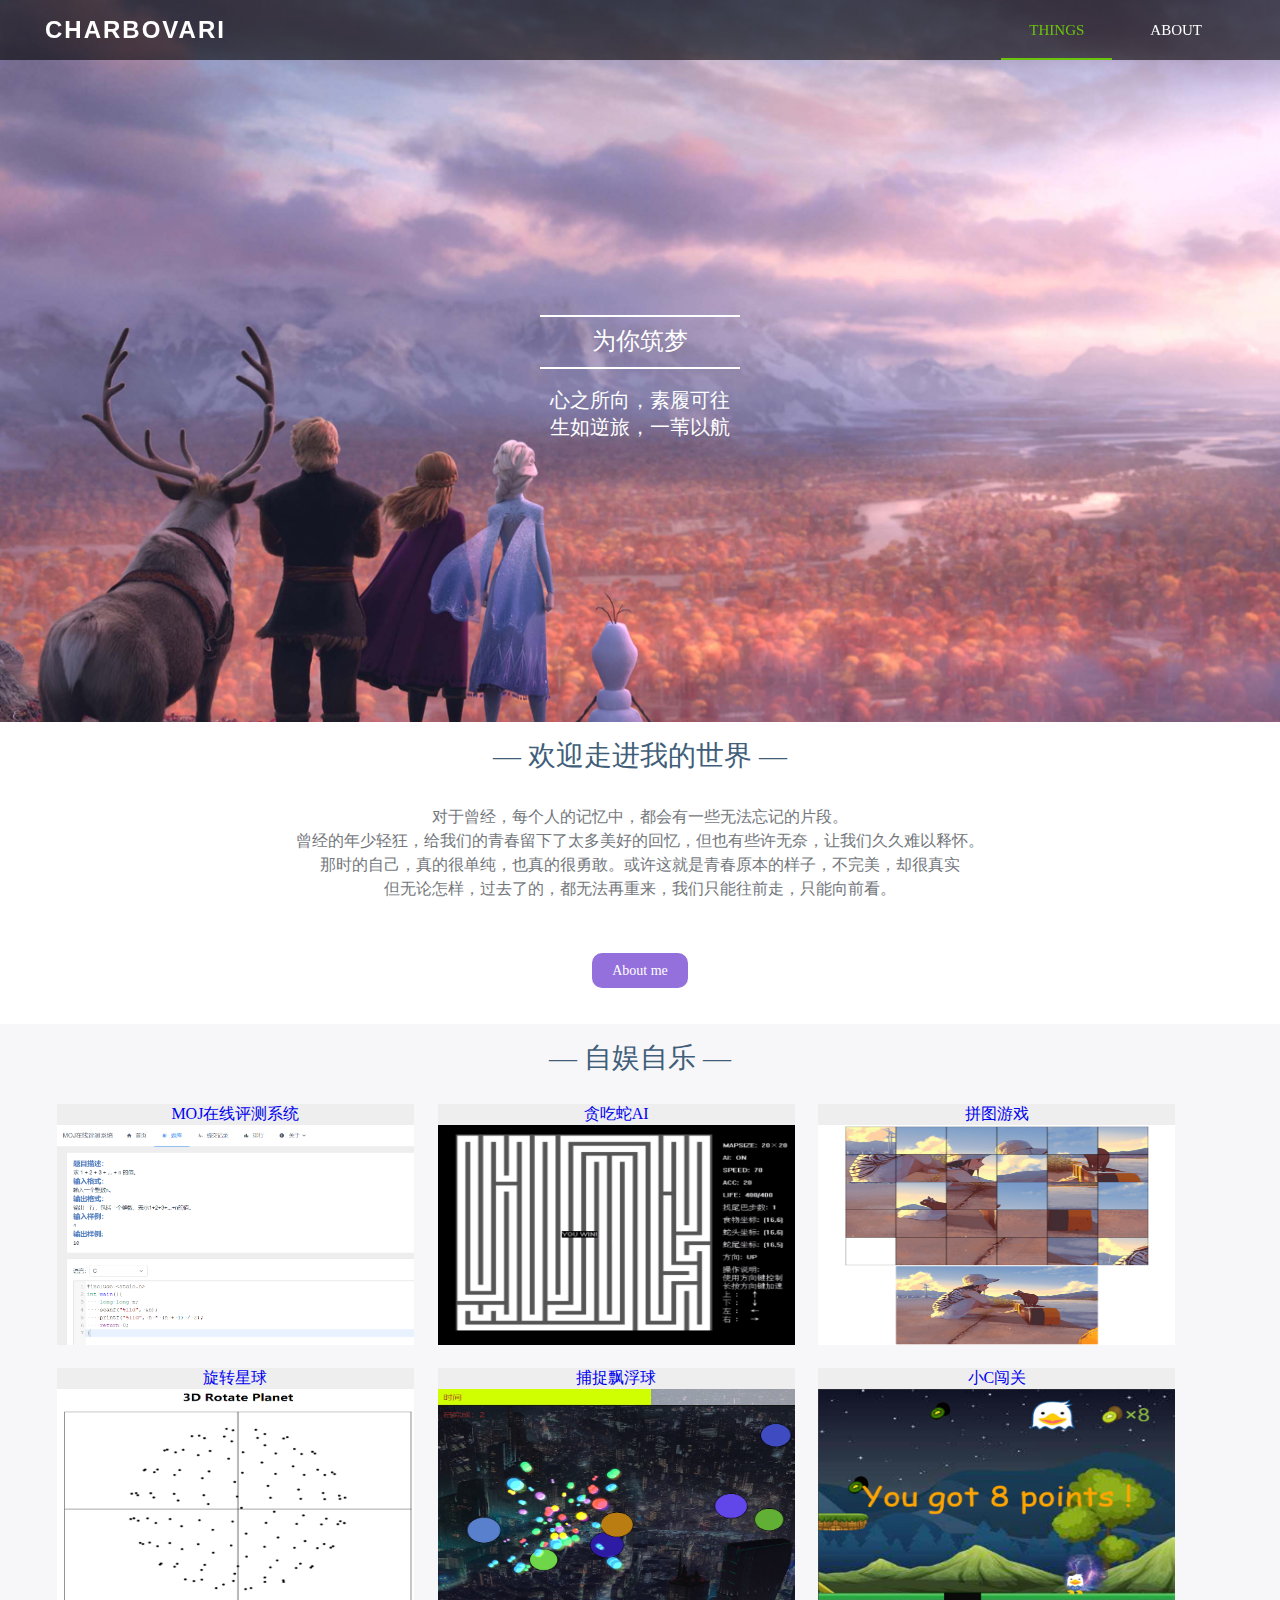
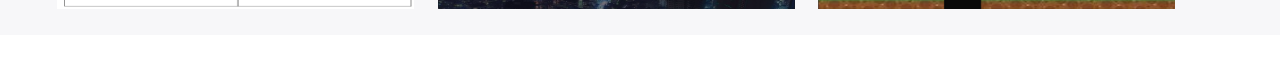
==== index.html @ 47c096a5 "Changes to be committed: 	modified:   index.html 	modified:   static/css/index.css" ====
﻿<!DOCTYPE html>
<html>
<head>
    <meta charset="utf-8">
	<meta name="viewport" content="width=device-width, initial-scale=1.0">
    <link rel\="stylesheet" href\="https://fonts.googleapis.com/css?family=Roboto|Montserrat|Open+Sans|Lato|Playfair+Display|Raleway|Oswald|Merriweather|Pacifico|Dosis&display=swap"\>
    <title>高兴见您</title>
</head>
<link rel="stylesheet" type="text/css" href="static/css/index.css"/>
<!-- 引入JQuery -->
<script src="static/js/jquery.min.js"></script>
<!-- 鼠标点击特效 -->
<script src="static/js/click-fun.js"></script>


<body onclick="click_fun(event)">
    <nav>
            <div class="header-fixed">
                <div class="nav-logo fleft">
                    <span>CHARBOVARI</span>
                </div>
            <div class="nav-menu fright">
                <ul id="nav-list">
                    <li class="current"><a href="#">THINGS</a></li>
                    <li><a href="#">ABOUT</a></li>
                    <!-- <li><a href="#">时光轴</a></li>
                    <li><a href="#">留言板</a></li>
                    <li><a href="#">友人帐</a></li> -->
                    <!-- <li><a href="#">关于</a></li> -->
                </ul>
            </div>
        </div>
    </nav>
    <div class="part_1">
        <div class="part_1_title">
            <div class="inner">
                <h2>为你筑梦</h2>
            </div>
            <div class="title">
                <p>心之所向，素履可往</p>
                <p>生如逆旅，一苇以航</p>
            </div>
        </div>
        <div class="guide">
            <a href="javascript:void(0);">
                <span class="down">
                    <!-- svg矢量图 -->
                    <svg viewBox="0 0 1792 1024" width="16" height="16">
                        <path d="M21.824 126.208L834.624 998.656a92.672 92.672 0 0 0 126.976 0L1770.304 126.208C1819.2 77.568 1780.544 0 1706.816 0H85.312C11.84 0-27.328 77.312 21.824 126.208z" fill="#ffffff" p-id="3369"></path>
                    </svg>
                </span>
            </a>
        </div>
    </div>
    <div class="part_2">
        <div class="container">
            <div class="brief_major">
                — 欢迎走进我的世界 —
            </div>
            <div class="brief_paragraph">
                <p>对于曾经，每个人的记忆中，都会有一些无法忘记的片段。</p>
                <p>曾经的年少轻狂，给我们的青春留下了太多美好的回忆，但也有些许无奈，让我们久久难以释怀。</p>
                <p>那时的自己，真的很单纯，也真的很勇敢。或许这就是青春原本的样子，不完美，却很真实</p>
                <p>但无论怎样，过去了的，都无法再重来，我们只能往前走，只能向前看。</p>
            </div>
            <div class="brief_url">
                <a href="javascript:void(0);">About me</a>
            </div>
        </div>
    </div>
    <div class="part_3">
            <div class="container">
                <div class="brief_major">
                    — 自娱自乐 —
                </div>
                <div class="list">
                    <ul>
                        <li>
                            <figcaption>
                                <figcaption><a href="http://47.116.130.99:20548/" target="_blank">MOJ在线评测系统</a></figcaption>
                                <img src="static/images/moj.png" width="100%" height="220" />
                            </figcaption>
                        </li>
                        <li>
                            <figcaption>
                                <figcaption><a href="static/files/snake-ai.exe" target="_blank">贪吃蛇AI</a></figcaption>
                                <img src="static/images/snake-ai.png" width="100%" height="220" />
                            </figcaption>
                        </li>
                        <li>
                            <figcaption>
                                <figcaption><a href="static/files/pintu.html" target="_blank">拼图游戏</a></figcaption>
                                <img src="static/images/pintu.png" width="100%" height="220" />
                            </figcaption>
                        </li>
                        <li>
                            <figcaption>
                                <figcaption><a href="static/files/3d-rate.html" target="_blank">旋转星球</a></figcaption>
                                <img src="static/images/3d-rate.png" width="100%" height="220" />
                            </figcaption>
                        </li>
                        <li>
                            <figcaption>
                                <figcaption><a href="static/files/catch-floating-ball/index.html" target="_blank">捕捉飘浮球</a></figcaption>
                                <img src="static/images/click-ball.png" width="100%" height="220" />
                            </figcaption>
                        </li>
                        <li>
                            <figcaption>
                                <figcaption><a href="static/files/little-c-breaks-through/index.html" target="_blank">小C闯关</a></figcaption>
                                <img src="static/images/little-c.png" width="100%" height="220" />
                            </figcaption>
                        </li>
                    </ul>
                </div>
            </div>
    </div>
    <footer>
        <div class="container">
            <div class="more"></div>
            <div class="copyright">© 2023 CHARBOVARI</div>
        </div>
    </footer>

    <!-- 背景雪花特效 -->
    <script src="static/js/snowflakes.min.js"></script>
    <script src="static/js/snow_load.js"></script>
    <!-- index.js -->
    <script>
        // 原生js写法
        window.onload = function(){
            // 设置点击nav-list的样式
            let navUl = document.getElementById("nav-list");
            let navLi = navUl.getElementsByTagName("li");
            for(let index = 0; index < navLi.length; index++){
                navLi[index].onclick = function(){
                    for(let i = 0; i < navLi.length; i++){
                        navLi[i].className = "";
                    }
                    this.className = "current";
                };
            }
        }
    </script>
</body>
</html>
---- static/css/index.css ----
/* 清除默认样式 */
*{
    padding: 0;
    margin: 0;
}

.nav-logo span {
    line-height: 60px;
    font-size: 24px; /* 适当调整字体大小 */
    font-family: 'Roboto', sans-serif;
    font-weight: bold; /* 加粗字体 */
    letter-spacing: 2px; /* 增加字母间距 */
}

ul li{
    list-style: none;
}

li a:link,
li a:hover,
li a:active,
li a:visited{
    text-decoration: none;
    outline: none;
}


/* 宽度 */
.container{
    width: 1190px;
    padding: 15px;
    margin-left: auto;
    margin-right: auto;
}

/* 水平居中 */
.center{
    margin: 0 auto;
}

.fleft{
    float: left;
}

.fright{
    float: right;
}

/* 导航样式 */
nav{
    position: fixed;
    width: 100%;
    left:0;
    top: 0;
    min-height: 60px;
    background-color: rgba(0,0,0,.6);
    font-size: 15px;
    font-weight: 400;
    color: #fff;
    z-index: 100;
}

nav ul li{
    float: left;
    display: block;
    margin: 10px 5px;
    position: relative;
}

nav ul li a{
    color: #fff;
    display: block;
    font-size: 15px;
    font-weight: 400;
    line-height: 32px;
    padding: 4px 28px;
    cursor: pointer;
}

.header-fixed{
    width: 1190px;
    margin-left: auto;
    margin-right: auto;
}

/* 导航菜单的效果渲染 */
nav li::after{
    position: absolute;
    bottom: -10px;
    width: 0;
    height: 2px;
    background-color: #6bc30d;
    content: "";
    transition: all .6s;
}

nav .current::after {
    width: 100%;
}

nav .current a {
    color: #6bc30d;
}


nav li:hover a{
    color: #6bc30d;
}

nav li:hover::after{
    position: absolute;
    bottom: -10px;
    width: 100%;
    height: 2px;
    background-color: #6bc30d;
    content: "";
    transition: all .6s;
}


/* 内容样式 */
.part_1{
    width: 100%;
    height: 722px;
    background: url('../images/bg01.jpg');
    background-size:cover;
    background-repeat: no-repeat;
    background-attachment:fixed;
    text-align: center;
}

/* 第一部分摘要 */
.part_1 .part_1_title{
    width: 200px;
    position: absolute;
    left:50%;
    top:35%;
    margin-left: -100px;
    color: #fff;
}

.part_1 .part_1_title .inner{
    margin-bottom: 20px;
}

.part_1 .part_1_title .inner h2{
    font-size: 24px;
    font-weight: 500;
    padding: 10px;
}

.part_1 .part_1_title .inner:before{
    display: block;
    height: 2px;
    width: 100%;
    content: '';
    position: absolute;
    background-color: #fff;
}

.part_1 .part_1_title .inner:after{
    display: block;
    height: 2px;
    width: 100%;
    content: '';
    position: absolute;
    background-color: #fff;
}

.part_1 .part_1_title .title{
    font-size: 20px;
}

/* 第一部分指引 */
.part_1 .guide{
    width: 100%;
    padding: 10px 0;
    position: absolute;
    bottom: 0;
}

.part_1 .guide a:link,
.part_1 .guide a:hover,
.part_1 .guide a:active,
.part_1 .guide a:visited{
    text-decoration: none;
    outline: none;
}

.part_1 .guide a{
    font-size: 20px;
    color: #fff;
}


.part_1,.part_2,.part_3{
    text-align: center;
    overflow: hidden;
}

/* 第二部分 */
.brief_major{
    font-size: 28px;
    color: #405E79;
}

.brief_paragraph{
    padding: 30px 0;
}

.part_2 .brief_paragraph p{
    font-size: 16px;
    color: #73777C;
    line-height: 24px;
}

.part_2 .brief_url{
    padding: 30px 0;
}

.part_2 .brief_url a:link,
.part_2 .brief_url a:hover,
.part_2 .brief_url a:active,
.part_2 .brief_url a:visited{
    text-decoration: none;
    outline: none;
}

.part_2 .brief_url a{
    height: 38px;
    font-size: 14px;
    color: #fff;
    background-color:mediumpurple;
    border-radius: 10px;
    padding: 10px 20px;
}

/* 第三部分 */
.part_3{
    background-color: #F7F7F9;
}

.part_3 .list{
    padding-top: 15px;
}

.list ul{
    overflow: hidden;
}

.list ul li{
    width: 30%;
    height: 240px;
    float: left;
    margin: 1%;
    background-color: #eee;
}

/* 页脚 */
footer{
    width: 100%;
    background: url('../images/bg01.jpg');
    background-size:cover;
    background-repeat: no-repeat;
    background-attachment:fixed;
}

.copyright{
    color: #fff;
    font-size: 13px;
}
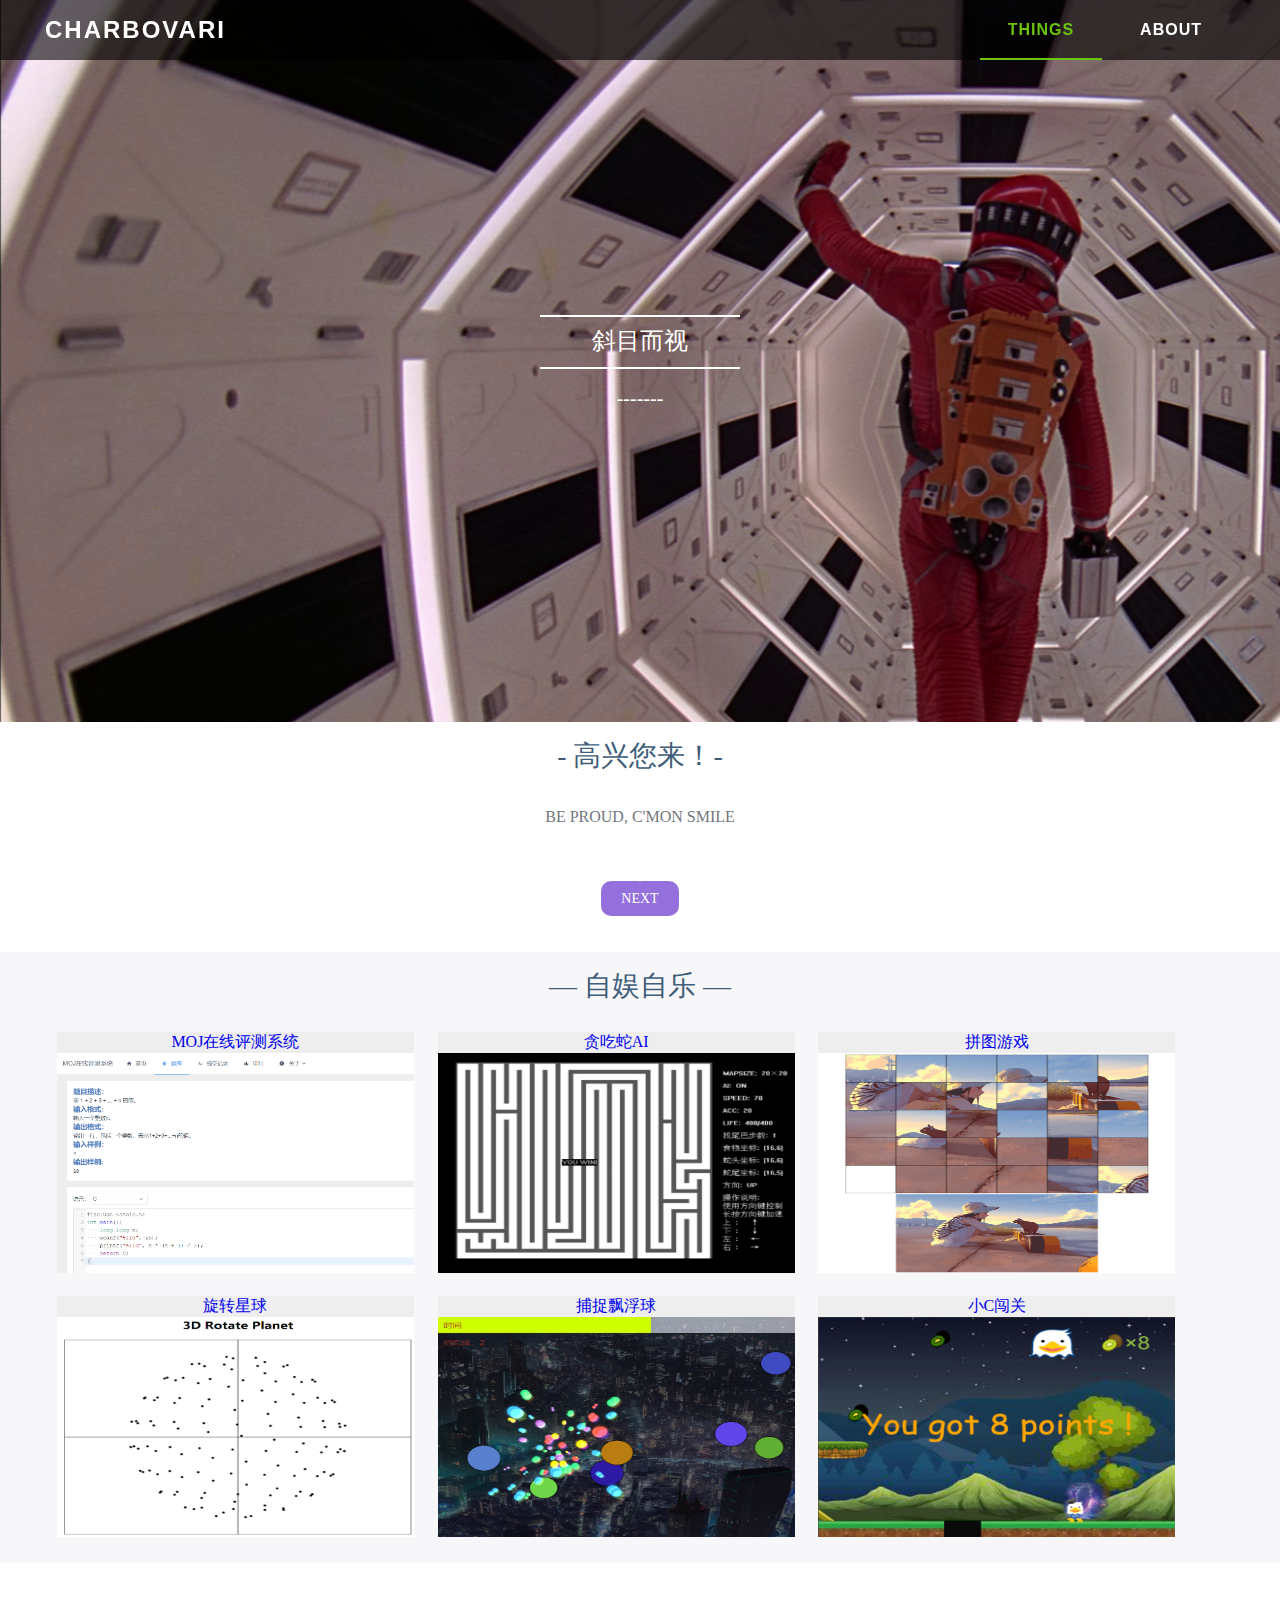
==== commit c7190c25: "Changes to be committed: 	modified:   index.html 	modified:   static/css/index.css 	new file:   stat" ====
--- a/index.html
+++ b/index.html
@@ -34,11 +34,10 @@
     <div class="part_1">
         <div class="part_1_title">
             <div class="inner">
-                <h2>为你筑梦</h2>
+                <h2>斜目而视</h2>
             </div>
             <div class="title">
-                <p>心之所向，素履可往</p>
-                <p>生如逆旅，一苇以航</p>
+                <p>-------</p>
             </div>
         </div>
         <div class="guide">
@@ -55,16 +54,13 @@
     <div class="part_2">
         <div class="container">
             <div class="brief_major">
-                — 欢迎走进我的世界 —
+                   - 高兴您来！-
             </div>
             <div class="brief_paragraph">
-                <p>对于曾经，每个人的记忆中，都会有一些无法忘记的片段。</p>
-                <p>曾经的年少轻狂，给我们的青春留下了太多美好的回忆，但也有些许无奈，让我们久久难以释怀。</p>
-                <p>那时的自己，真的很单纯，也真的很勇敢。或许这就是青春原本的样子，不完美，却很真实</p>
-                <p>但无论怎样，过去了的，都无法再重来，我们只能往前走，只能向前看。</p>
+                <p>BE PROUD, C'MON SMILE</p>
             </div>
             <div class="brief_url">
-                <a href="javascript:void(0);">About me</a>
+                <a href="javascript:void(0);">NEXT</a>
             </div>
         </div>
     </div>
--- a/static/css/index.css
+++ b/static/css/index.css
@@ -70,12 +70,15 @@
 nav ul li a{
     color: #fff;
     display: block;
-    font-size: 15px;
+    font-size: 16px;
     font-weight: 400;
     line-height: 32px;
     padding: 4px 28px;
+    font-family: 'Roboto', sans-serif;
+    font-weight: bold; /* 加粗字体 */
+    letter-spacing: 1px; /* 增加字母间距 */
     cursor: pointer;
-}
+} 
 
 .header-fixed{
     width: 1190px;
@@ -122,7 +125,7 @@
 .part_1{
     width: 100%;
     height: 722px;
-    background: url('../images/bg01.jpg');
+    background: url('../images/sp1o.png');
     background-size:cover;
     background-repeat: no-repeat;
     background-attachment:fixed;
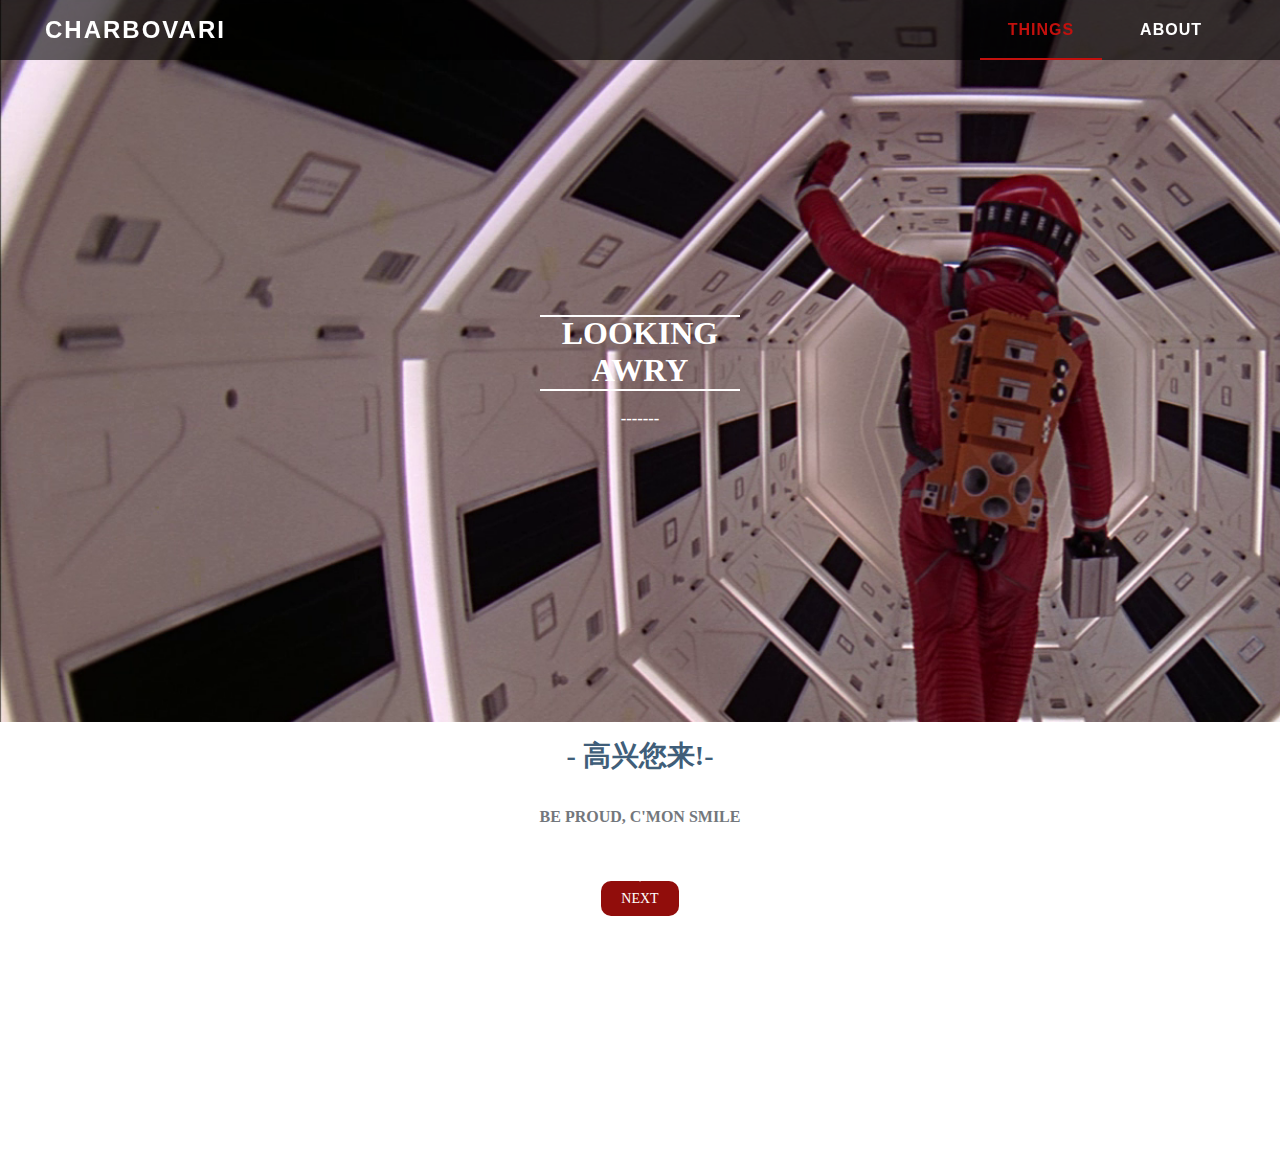
==== commit 2e8cf767: "On branch main Your branch is up to date with 'origin/main'." ====
--- a/index.html
+++ b/index.html
@@ -34,10 +34,11 @@
     <div class="part_1">
         <div class="part_1_title">
             <div class="inner">
-                <h2>斜目而视</h2>
+                <h1>LOOKING</h1>
+                <h1>AWRY</h1>
             </div>
             <div class="title">
-                <p>-------</p>
+                <h5>-------</h5>
             </div>
         </div>
         <div class="guide">
@@ -54,7 +55,7 @@
     <div class="part_2">
         <div class="container">
             <div class="brief_major">
-                   - 高兴您来！-
+                <p> - 高兴您来!-</p>
             </div>
             <div class="brief_paragraph">
                 <p>BE PROUD, C'MON SMILE</p>
@@ -64,7 +65,8 @@
             </div>
         </div>
     </div>
-    <div class="part_3">
+    <iframe style="border-radius:12px" src="https://open.spotify.com/embed/playlist/0jFp7UwqEUwTNGnIrDLX1t?utm_source=generator" width="100%" height="152" frameBorder="0" allowfullscreen="" allow="autoplay; clipboard-write; encrypted-media; fullscreen; picture-in-picture" loading="lazy"></iframe>
+    <!-- <div class="part_3">
             <div class="container">
                 <div class="brief_major">
                     — 自娱自乐 —
@@ -110,7 +112,7 @@
                     </ul>
                 </div>
             </div>
-    </div>
+    </div> -->
     <footer>
         <div class="container">
             <div class="more"></div>
--- a/static/css/index.css
+++ b/static/css/index.css
@@ -92,7 +92,7 @@
     bottom: -10px;
     width: 0;
     height: 2px;
-    background-color: #6bc30d;
+    background-color: #c3100d;
     content: "";
     transition: all .6s;
 }
@@ -102,12 +102,12 @@
 }
 
 nav .current a {
-    color: #6bc30d;
+    color: #c3100d;
 }
 
 
 nav li:hover a{
-    color: #6bc30d;
+    color: #c3100d;
 }
 
 nav li:hover::after{
@@ -115,7 +115,7 @@
     bottom: -10px;
     width: 100%;
     height: 2px;
-    background-color: #6bc30d;
+    background-color: #c3100d;
     content: "";
     transition: all .6s;
 }
@@ -135,6 +135,7 @@
 /* 第一部分摘要 */
 .part_1 .part_1_title{
     width: 200px;
+    font-weight: bold;
     position: absolute;
     left:50%;
     top:35%;
@@ -150,6 +151,11 @@
     font-size: 24px;
     font-weight: 500;
     padding: 10px;
+    font-family: 'Roboto', sans-serif;
+    font-weight: bold; /* 加粗字体 */
+    letter-spacing: 1px; /* 增加字母间距 */
+    white-space: nowrap; /* 防止文本换行 */
+
 }
 
 .part_1 .part_1_title .inner:before{
@@ -204,10 +210,12 @@
 /* 第二部分 */
 .brief_major{
     font-size: 28px;
+    font-weight: bold;
     color: #405E79;
 }
 
 .brief_paragraph{
+    font-weight: bold;
     padding: 30px 0;
 }
 
@@ -233,7 +241,7 @@
     height: 38px;
     font-size: 14px;
     color: #fff;
-    background-color:mediumpurple;
+    background-color:#910d0b;
     border-radius: 10px;
     padding: 10px 20px;
 }
@@ -262,7 +270,7 @@
 /* 页脚 */
 footer{
     width: 100%;
-    background: url('../images/bg01.jpg');
+    background: url('../images/sp1o.png');
     background-size:cover;
     background-repeat: no-repeat;
     background-attachment:fixed;
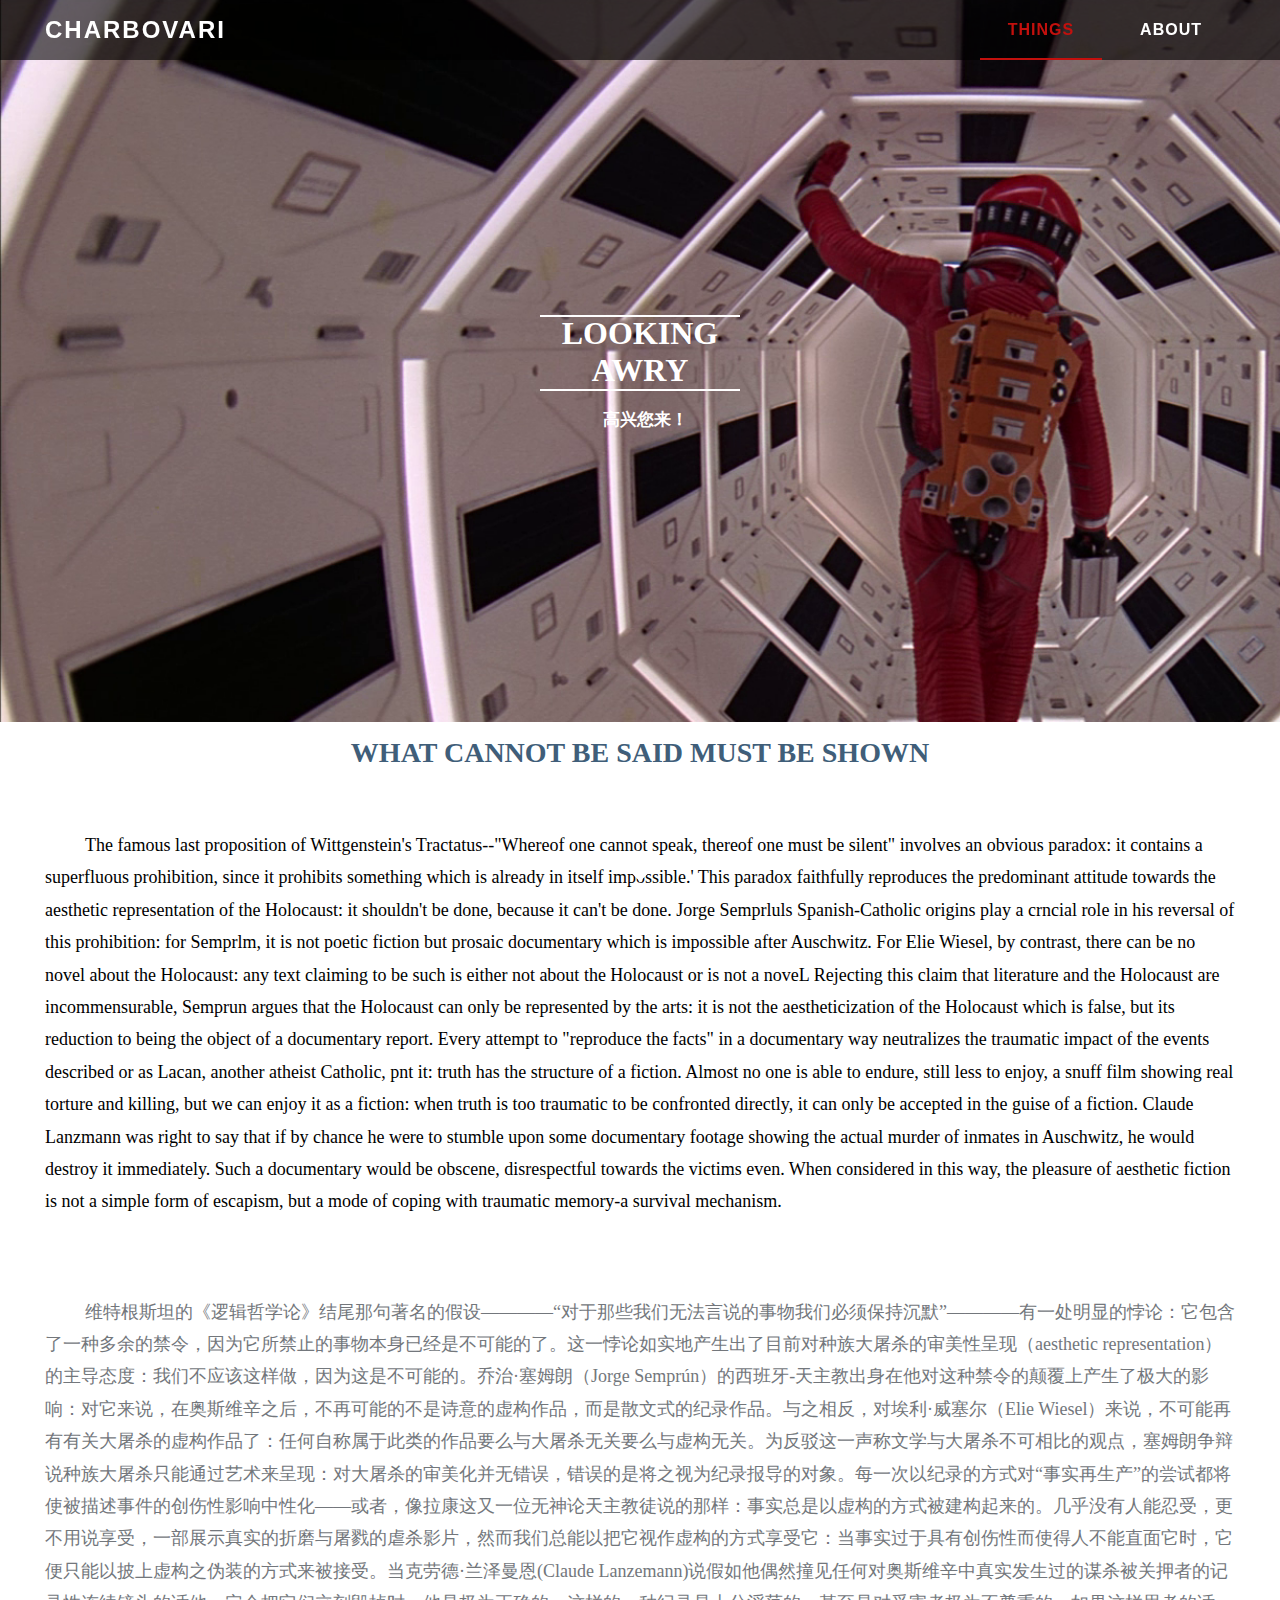
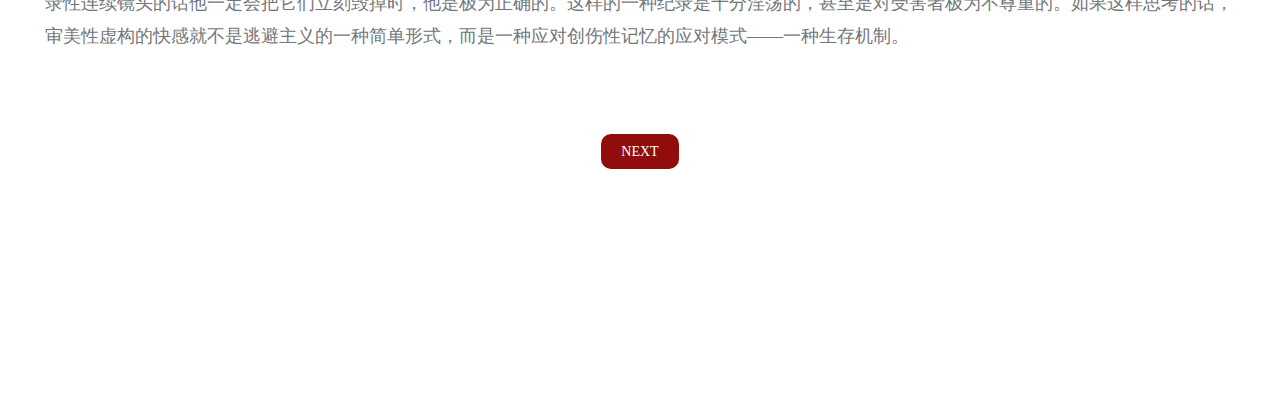
==== commit 7cb0cbc6: "On branch main Your branch is up to date with 'origin/main'." ====
--- a/index.html
+++ b/index.html
@@ -37,8 +37,13 @@
                 <h1>LOOKING</h1>
                 <h1>AWRY</h1>
             </div>
+            <style>
+                .title h5 {
+                    margin-left: 10px; /* 设置左侧缩进为20像素，根据需要调整 */
+                }
+            </style>
             <div class="title">
-                <h5>-------</h5>
+                <h5> 高兴您来！</h5>
             </div>
         </div>
         <div class="guide">
@@ -55,10 +60,37 @@
     <div class="part_2">
         <div class="container">
             <div class="brief_major">
-                <p> - 高兴您来!-</p>
+                <p>WHAT CANNOT BE SAID MUST BE SHOWN</p>
             </div>
             <div class="brief_paragraph">
-                <p>BE PROUD, C'MON SMILE</p>
+                <p> <span class="colored">
+                    The famous last proposition of Wittgenstein's Tractatus--"Whereof one cannot
+                    speak, thereof one must be silent" involves an obvious paradox: it contains
+                    a superfluous prohibition, since it prohibits something which is already in
+                    itself impossible.' This paradox faithfully reproduces the predominant attitude
+                    towards the aesthetic representation of the Holocaust: it shouldn't be done,
+                    because it can't be done. Jorge Semprluls Spanish-Catholic origins play a crncial
+                    role in his reversal of this prohibition: for Semprlm, it is not poetic fiction but
+                    prosaic documentary which is impossible after Auschwitz. For Elie Wiesel, by
+                    contrast, there can be no novel about the Holocaust: any text claiming to be
+                    such is either not about the Holocaust or is not a noveL Rejecting this claim
+                    that literature and the Holocaust are incommensurable, Semprun argues that
+                    the Holocaust can only be represented by the arts: it is not the aestheticization
+                    of the Holocaust which is false, but its reduction to being the object of a documentary report. Every attempt to "reproduce the facts" in a documentary way
+                    neutralizes the traumatic impact of the events described or as Lacan, another
+                    atheist Catholic, pnt it: truth has the structure of a fiction. Almost no one is able
+                    to endure, still less to enjoy, a snuff film showing real torture and killing, but we
+                    can enjoy it as a fiction: when truth is too traumatic to be confronted directly, it
+                    can only be accepted in the guise of a fiction. Claude Lanzmann was right to say
+                    that if by chance he were to stumble upon some documentary footage showing
+                    the actual murder of inmates in Auschwitz, he would destroy it immediately.
+                    Such a documentary would be obscene, disrespectful towards the victims even.
+                    When considered in this way, the pleasure of aesthetic fiction is not a simple
+                    form of escapism, but a mode of coping with traumatic memory-a survival
+                    mechanism.</span> 
+                </p><br></p>
+            </p> </p>
+                <p>  维特根斯坦的《逻辑哲学论》结尾那句著名的假设————“对于那些我们无法言说的事物我们必须保持沉默”————有一处明显的悖论：它包含了一种多余的禁令，因为它所禁止的事物本身已经是不可能的了。这一悖论如实地产生出了目前对种族大屠杀的审美性呈现（aesthetic representation）的主导态度：我们不应该这样做，因为这是不可能的。乔治·塞姆朗（Jorge Semprún）的西班牙-天主教出身在他对这种禁令的颠覆上产生了极大的影响：对它来说，在奥斯维辛之后，不再可能的不是诗意的虚构作品，而是散文式的纪录作品。与之相反，对埃利·威塞尔（Elie Wiesel）来说，不可能再有有关大屠杀的虚构作品了：任何自称属于此类的作品要么与大屠杀无关要么与虚构无关。为反驳这一声称文学与大屠杀不可相比的观点，塞姆朗争辩说种族大屠杀只能通过艺术来呈现：对大屠杀的审美化并无错误，错误的是将之视为纪录报导的对象。每一次以纪录的方式对“事实再生产”的尝试都将使被描述事件的创伤性影响中性化——或者，像拉康这又一位无神论天主教徒说的那样：事实总是以虚构的方式被建构起来的。几乎没有人能忍受，更不用说享受，一部展示真实的折磨与屠戮的虐杀影片，然而我们总能以把它视作虚构的方式享受它：当事实过于具有创伤性而使得人不能直面它时，它便只能以披上虚构之伪装的方式来被接受。当克劳德·兰泽曼恩(Claude Lanzemann)说假如他偶然撞见任何对奥斯维辛中真实发生过的谋杀被关押者的记录性连续镜头的话他一定会把它们立刻毁掉时，他是极为正确的。这样的一种纪录是十分淫荡的，甚至是对受害者极为不尊重的。如果这样思考的话，审美性虚构的快感就不是逃避主义的一种简单形式，而是一种应对创伤性记忆的应对模式——一种生存机制。</p>
             </div>
             <div class="brief_url">
                 <a href="javascript:void(0);">NEXT</a>
--- a/static/css/index.css
+++ b/static/css/index.css
@@ -220,11 +220,18 @@
 }
 
 .part_2 .brief_paragraph p{
-    font-size: 16px;
+    font-family: 'Roboto','Microsoft YaHei', '微软雅黑', 'Source Han Serif SC', '思源宋体', 'STSong', 'Songti SC', serif;
+    font-size: 18px; /* 调整字体大小为18px */
     color: #73777C;
-    line-height: 24px;
-}
-
+    line-height: 1.8; /* 调整更大的行高 */
+    margin: 30px 0; /* 增加上下外边距 */
+    text-indent: 40px; /* 添加文字缩进 */
+    font-weight: normal; /* 取消粗体 */
+    text-align: left; /* 将文本左对齐 */
+}
+.brief_paragraph .colored {
+    color: #000000; /* 设置不同颜色，可以根据需要调整 */
+}
 .part_2 .brief_url{
     padding: 30px 0;
 }
@@ -279,4 +286,85 @@
 .copyright{
     color: #fff;
     font-size: 13px;
-}+}
+
+/* 基本样式 */
+
+/* ... 其他 CSS 规则 ... */
+
+/* 响应式设计 */
+@media only screen and (max-width: 768px) {
+    .container {
+        width: 100%; /* 将容器宽度设置为100%以适应屏幕 */
+        padding: 10px; /* 调整内边距 */
+    }
+
+    /* 导航样式 */
+    nav {
+        font-size: 14px; /* 调整导航字体大小 */
+    }
+
+    nav ul li {
+        margin: 5px; /* 调整导航条目的外边距 */
+    }
+
+    nav ul li a {
+        font-size: 14px; /* 调整导航链接字体大小 */
+        padding: 4px 14px; /* 调整导航链接内边距 */
+    }
+
+    /* 第一部分 */
+    .part_1 .part_1_title {
+        width: 100%; /* 将标题宽度设置为100%以适应屏幕 */
+        margin-left: 0; /* 移除左边距 */
+        margin-right: 0; /* 移除右边距 */
+        top: 20%; /* 调整标题垂直位置 */
+    }
+
+    .part_1 .part_1_title .inner h2 {
+        font-size: 18px; /* 调整标题字体大小 */
+    }
+
+    .part_1 .part_1_title .title {
+        font-size: 16px; /* 调整标题底部文字字体大小 */
+    }
+
+    .part_1 .guide {
+        padding: 5px 0; /* 调整指引的内边距 */
+    }
+
+    .part_1 .guide a {
+        font-size: 16px; /* 调整指引链接字体大小 */
+    }
+
+    /* 第二部分 */
+    .brief_major {
+        font-size: 24px; /* 调整摘要标题字体大小 */
+    }
+
+    .part_2 .brief_paragraph p {
+        font-size: 14px; /* 调整摘要段落字体大小 */
+        padding: 15px 0; /* 调整摘要段落内边距 */
+    }
+
+    .part_2 .brief_url a {
+        font-size: 12px; /* 调整链接字体大小 */
+        padding: 8px 16px; /* 调整链接内边距 */
+    }
+
+    /* 第三部分 */
+    .list ul li {
+        width: 48%; /* 调整列表项宽度 */
+        margin: 1%; /* 调整列表项外边距 */
+        height: 180px; /* 调整列表项高度 */
+    }
+
+    /* 页脚 */
+    footer {
+        background-size: cover; /* 调整页脚背景样式 */
+    }
+
+    .copyright {
+        font-size: 12px; /* 调整版权信息字体大小 */
+    }
+}
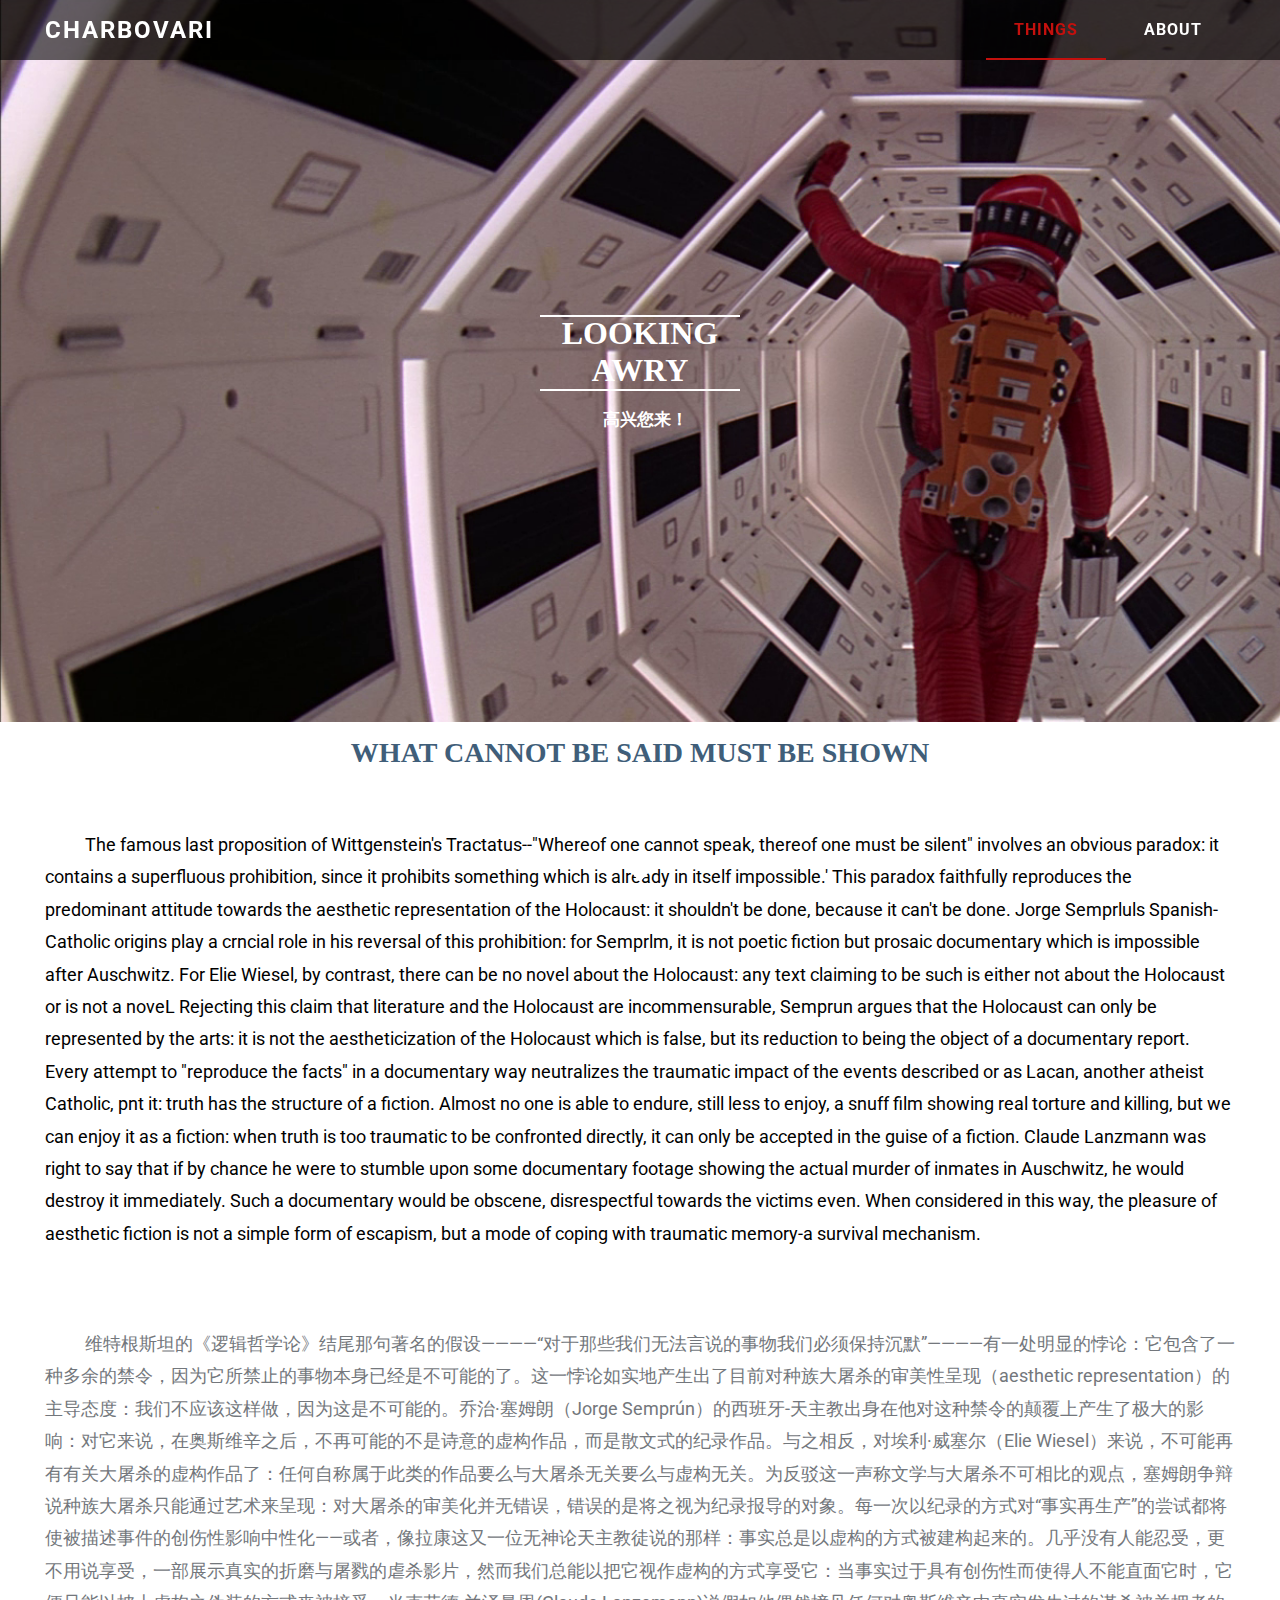
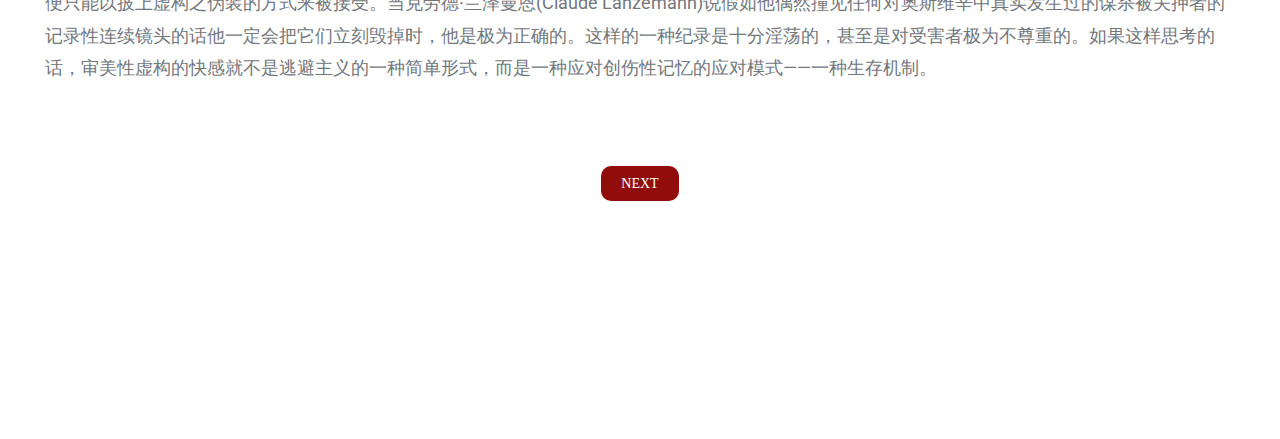
==== commit 27ce1fc6: "On branch main Your branch is up to date with 'origin/main'." ====
--- a/index.html
+++ b/index.html
@@ -3,7 +3,7 @@
 <head>
     <meta charset="utf-8">
 	<meta name="viewport" content="width=device-width, initial-scale=1.0">
-    <link rel\="stylesheet" href\="https://fonts.googleapis.com/css?family=Roboto|Montserrat|Open+Sans|Lato|Playfair+Display|Raleway|Oswald|Merriweather|Pacifico|Dosis&display=swap"\>
+    <link rel="stylesheet" href="https://fonts.googleapis.com/css?family=Roboto|Montserrat|Open+Sans|Lato|Playfair+Display|Raleway|Oswald|Merriweather|Pacifico|Dosis&display=swap"\>
     <title>高兴见您</title>
 </head>
 <link rel="stylesheet" type="text/css" href="static/css/index.css"/>
@@ -23,10 +23,6 @@
                 <ul id="nav-list">
                     <li class="current"><a href="#">THINGS</a></li>
                     <li><a href="#">ABOUT</a></li>
-                    <!-- <li><a href="#">时光轴</a></li>
-                    <li><a href="#">留言板</a></li>
-                    <li><a href="#">友人帐</a></li> -->
-                    <!-- <li><a href="#">关于</a></li> -->
                 </ul>
             </div>
         </div>
--- a/static/css/index.css
+++ b/static/css/index.css
@@ -288,70 +288,85 @@
     font-size: 13px;
 }
 
-/* 基本样式 */
-
-/* ... 其他 CSS 规则 ... */
-
 /* 响应式设计 */
 @media only screen and (max-width: 768px) {
-    .container {
-        width: 100%; /* 将容器宽度设置为100%以适应屏幕 */
-        padding: 10px; /* 调整内边距 */
-    }
-
+    
     /* 导航样式 */
-    nav {
-        font-size: 14px; /* 调整导航字体大小 */
-    }
-
-    nav ul li {
-        margin: 5px; /* 调整导航条目的外边距 */
-    }
-
-    nav ul li a {
+    .nav-menu {
+        width: 100%; /* 将导航菜单宽度设置为100%以适应屏幕 */
+        text-align: right; /* 文字右对齐 */
+    }
+    
+    #nav-list {
+        padding: 0;
+        list-style: none;
+    }
+    
+    #nav-list li {
+        display: inline-block;
+        margin: 0 10px; /* 调整导航条目的外边距 */
+    }
+    
+    #nav-list li a {
+        text-decoration: none;
         font-size: 14px; /* 调整导航链接字体大小 */
-        padding: 4px 14px; /* 调整导航链接内边距 */
-    }
-
-    /* 第一部分 */
-    .part_1 .part_1_title {
-        width: 100%; /* 将标题宽度设置为100%以适应屏幕 */
-        margin-left: 0; /* 移除左边距 */
-        margin-right: 0; /* 移除右边距 */
-        top: 20%; /* 调整标题垂直位置 */
-    }
-
-    .part_1 .part_1_title .inner h2 {
-        font-size: 18px; /* 调整标题字体大小 */
-    }
-
-    .part_1 .part_1_title .title {
-        font-size: 16px; /* 调整标题底部文字字体大小 */
-    }
-
-    .part_1 .guide {
-        padding: 5px 0; /* 调整指引的内边距 */
-    }
-
-    .part_1 .guide a {
-        font-size: 16px; /* 调整指引链接字体大小 */
-    }
-
-    /* 第二部分 */
-    .brief_major {
-        font-size: 24px; /* 调整摘要标题字体大小 */
-    }
-
-    .part_2 .brief_paragraph p {
-        font-size: 14px; /* 调整摘要段落字体大小 */
-        padding: 15px 0; /* 调整摘要段落内边距 */
-    }
-
-    .part_2 .brief_url a {
-        font-size: 12px; /* 调整链接字体大小 */
-        padding: 8px 16px; /* 调整链接内边距 */
-    }
-
+        padding: 8px 14px; /* 调整导航链接内边距 */
+        border-bottom: 2px solid transparent; /* 添加底边框 */
+    }
+    
+    #nav-list li.current a {
+        border-bottom-color: #000; /* 设置当前导航底边框的颜色 */
+    }
+/* 第一部分 */
+.part_1 {
+    background-size: cover;
+    background-position: center;
+    height: 100vh; /* 将高度设置为整个视口高度 */
+    display: flex;
+    align-items: center; /* 垂直居中 */
+    text-align: center; /* 文字水平居中 */
+}
+
+.part_1_title {
+    width: 100%; /* 将标题宽度设置为100%以适应屏幕 */
+    margin: 0; /* 移除标题的默认边距 */
+    top: 20%; /* 调整标题垂直位置 */
+}
+
+.part_1_title .inner {
+    position: relative;
+}
+
+.part_1_title h2 {
+    font-size: 18px; /* 调整标题字体大小 */
+}
+
+.part_1_title .title {
+    font-size: 16px; /* 调整标题底部文字字体大小 */
+}
+
+.part_1 .guide {
+    padding: 5px 0; /* 调整指引的内边距 */
+}
+
+.part_1 .guide a {
+    font-size: 16px; /* 调整指引链接字体大小 */
+}
+
+/* 第二部分 */
+.part_2 .brief_major {
+    font-size: 20px; /* 调整标题的字体大小 */
+}
+
+.part_2 .brief_paragraph p {
+    font-size: 14px; /* 调整段落的字体大小 */
+    padding: 10px; /* 调整段落的内边距 */
+}
+
+.part_2 .brief_url a {
+    font-size: 12px; /* 调整链接的字体大小 */
+    padding: 8px 12px; /* 调整链接的内边距 */
+}
     /* 第三部分 */
     .list ul li {
         width: 48%; /* 调整列表项宽度 */
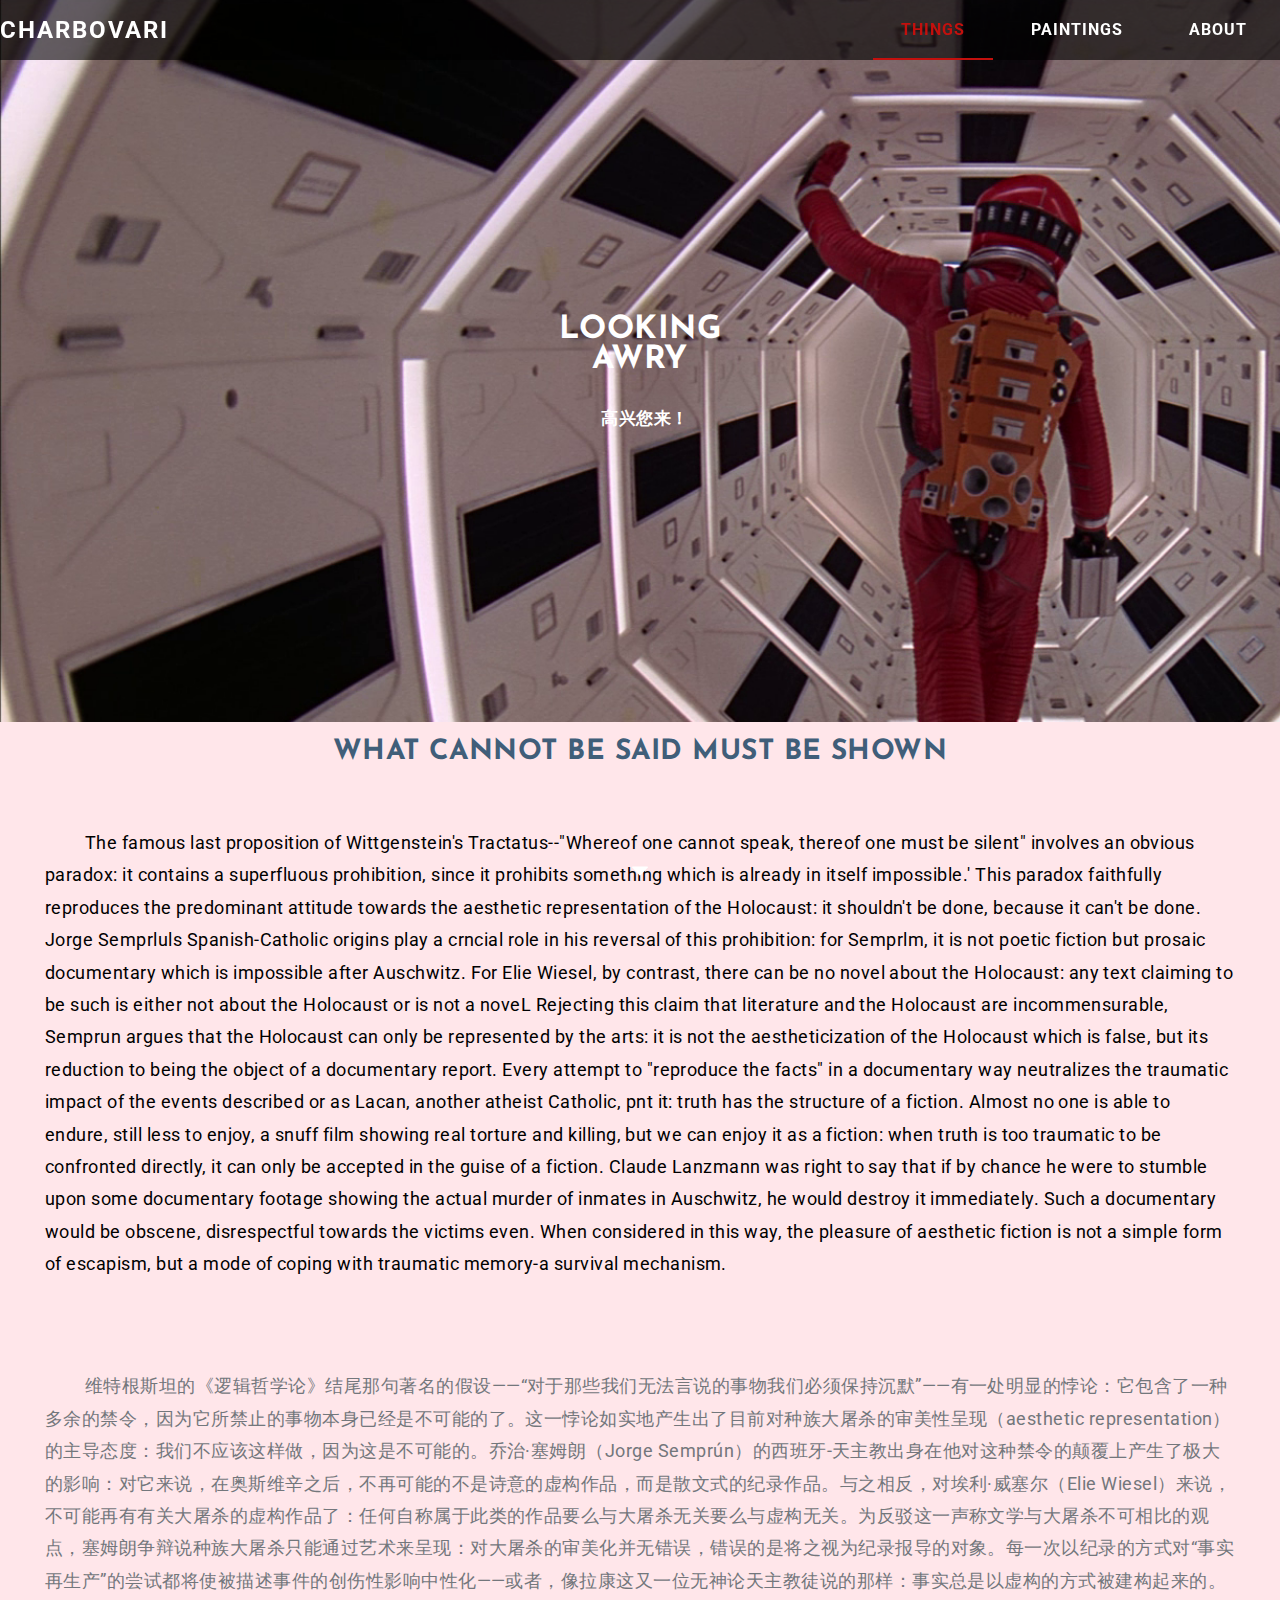
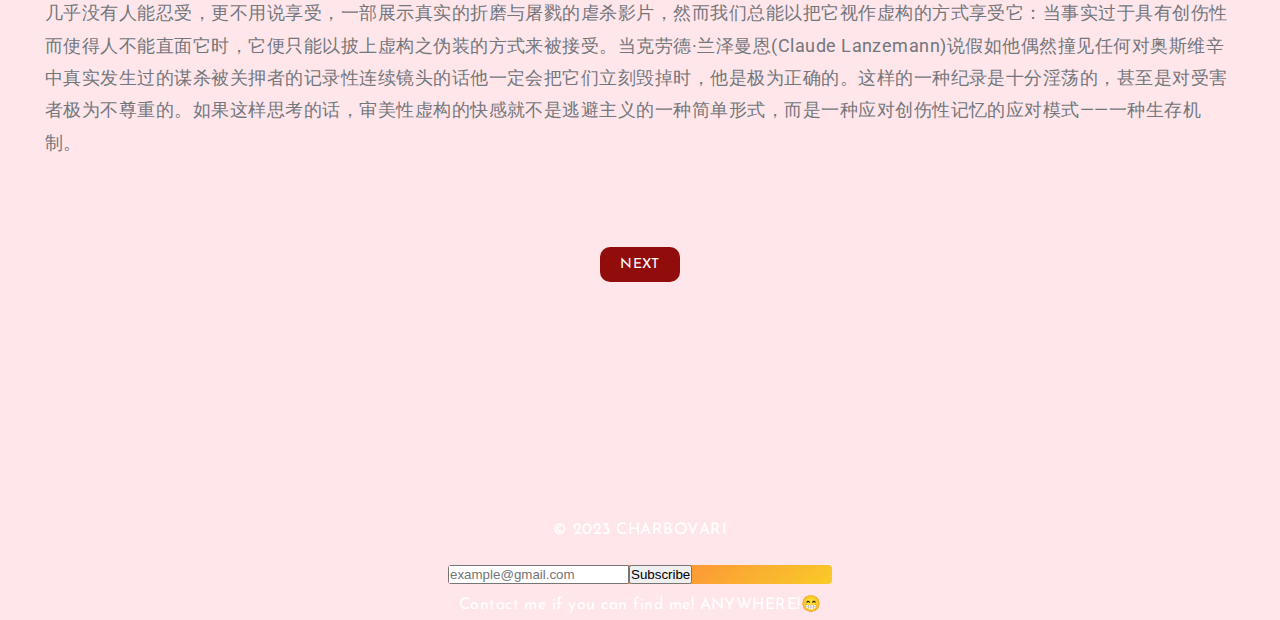
==== commit 4a9384b3: "On branch main Your branch is up to date with 'origin/main'." ====
--- a/index.html
+++ b/index.html
@@ -4,6 +4,7 @@
     <meta charset="utf-8">
 	<meta name="viewport" content="width=device-width, initial-scale=1.0">
     <link rel="stylesheet" href="https://fonts.googleapis.com/css?family=Roboto|Montserrat|Open+Sans|Lato|Playfair+Display|Raleway|Oswald|Merriweather|Pacifico|Dosis&display=swap"\>
+    <link rel="stylesheet" href="https://fonts.googleapis.com/css?family=Roboto|Montserrat|Open+Sans|Lato|Playfair+Display|Raleway|Oswald|Merriweather|Pacifico|Dosis|Josefin+Sans&display=swap">
     <title>高兴见您</title>
 </head>
 <link rel="stylesheet" type="text/css" href="static/css/index.css"/>
@@ -22,6 +23,7 @@
             <div class="nav-menu fright">
                 <ul id="nav-list">
                     <li class="current"><a href="#">THINGS</a></li>
+                    <li><a href="#">PAINTINGS</a></li>
                     <li><a href="#">ABOUT</a></li>
                 </ul>
             </div>
@@ -86,11 +88,14 @@
                     mechanism.</span> 
                 </p><br></p>
             </p> </p>
-                <p>  维特根斯坦的《逻辑哲学论》结尾那句著名的假设————“对于那些我们无法言说的事物我们必须保持沉默”————有一处明显的悖论：它包含了一种多余的禁令，因为它所禁止的事物本身已经是不可能的了。这一悖论如实地产生出了目前对种族大屠杀的审美性呈现（aesthetic representation）的主导态度：我们不应该这样做，因为这是不可能的。乔治·塞姆朗（Jorge Semprún）的西班牙-天主教出身在他对这种禁令的颠覆上产生了极大的影响：对它来说，在奥斯维辛之后，不再可能的不是诗意的虚构作品，而是散文式的纪录作品。与之相反，对埃利·威塞尔（Elie Wiesel）来说，不可能再有有关大屠杀的虚构作品了：任何自称属于此类的作品要么与大屠杀无关要么与虚构无关。为反驳这一声称文学与大屠杀不可相比的观点，塞姆朗争辩说种族大屠杀只能通过艺术来呈现：对大屠杀的审美化并无错误，错误的是将之视为纪录报导的对象。每一次以纪录的方式对“事实再生产”的尝试都将使被描述事件的创伤性影响中性化——或者，像拉康这又一位无神论天主教徒说的那样：事实总是以虚构的方式被建构起来的。几乎没有人能忍受，更不用说享受，一部展示真实的折磨与屠戮的虐杀影片，然而我们总能以把它视作虚构的方式享受它：当事实过于具有创伤性而使得人不能直面它时，它便只能以披上虚构之伪装的方式来被接受。当克劳德·兰泽曼恩(Claude Lanzemann)说假如他偶然撞见任何对奥斯维辛中真实发生过的谋杀被关押者的记录性连续镜头的话他一定会把它们立刻毁掉时，他是极为正确的。这样的一种纪录是十分淫荡的，甚至是对受害者极为不尊重的。如果这样思考的话，审美性虚构的快感就不是逃避主义的一种简单形式，而是一种应对创伤性记忆的应对模式——一种生存机制。</p>
+                <p>  维特根斯坦的《逻辑哲学论》结尾那句著名的假设——“对于那些我们无法言说的事物我们必须保持沉默”——有一处明显的悖论：它包含了一种多余的禁令，因为它所禁止的事物本身已经是不可能的了。这一悖论如实地产生出了目前对种族大屠杀的审美性呈现（aesthetic representation）的主导态度：我们不应该这样做，因为这是不可能的。乔治·塞姆朗（Jorge Semprún）的西班牙-天主教出身在他对这种禁令的颠覆上产生了极大的影响：对它来说，在奥斯维辛之后，不再可能的不是诗意的虚构作品，而是散文式的纪录作品。与之相反，对埃利·威塞尔（Elie Wiesel）来说，不可能再有有关大屠杀的虚构作品了：任何自称属于此类的作品要么与大屠杀无关要么与虚构无关。为反驳这一声称文学与大屠杀不可相比的观点，塞姆朗争辩说种族大屠杀只能通过艺术来呈现：对大屠杀的审美化并无错误，错误的是将之视为纪录报导的对象。每一次以纪录的方式对“事实再生产”的尝试都将使被描述事件的创伤性影响中性化——或者，像拉康这又一位无神论天主教徒说的那样：事实总是以虚构的方式被建构起来的。几乎没有人能忍受，更不用说享受，一部展示真实的折磨与屠戮的虐杀影片，然而我们总能以把它视作虚构的方式享受它：当事实过于具有创伤性而使得人不能直面它时，它便只能以披上虚构之伪装的方式来被接受。当克劳德·兰泽曼恩(Claude Lanzemann)说假如他偶然撞见任何对奥斯维辛中真实发生过的谋杀被关押者的记录性连续镜头的话他一定会把它们立刻毁掉时，他是极为正确的。这样的一种纪录是十分淫荡的，甚至是对受害者极为不尊重的。如果这样思考的话，审美性虚构的快感就不是逃避主义的一种简单形式，而是一种应对创伤性记忆的应对模式——一种生存机制。</p>
             </div>
             <div class="brief_url">
-                <a href="javascript:void(0);">NEXT</a>
-            </div>
+                <a href="javascript:void(0);"id="nextButton">NEXT</a>
+            </div>
+            <div class="hidden-text">
+                <p>This is the additional text you want to show.</p>
+            </div>            
         </div>
     </div>
     <iframe style="border-radius:12px" src="https://open.spotify.com/embed/playlist/0jFp7UwqEUwTNGnIrDLX1t?utm_source=generator" width="100%" height="152" frameBorder="0" allowfullscreen="" allow="autoplay; clipboard-write; encrypted-media; fullscreen; picture-in-picture" loading="lazy"></iframe>
@@ -146,6 +151,18 @@
             <div class="more"></div>
             <div class="copyright">© 2023 CHARBOVARI</div>
         </div>
+        <div><div id="586970768545922312" align="center" style="width: 100%; overflow-y: hidden;" class="wcustomhtml"><div id="custom-substack-embed"><form class="custom-substack-widget csw-theme-orange"><input placeholder="example@gmail.com" value=""><button type="submit">Subscribe</button></form></div>
+
+<script>
+  window.CustomSubstackWidget = {
+    substackUrl: "chiwijournal.substack.com",
+    theme: "orange"
+    
+  };
+</script>
+<script src="https://substackapi.com/widget.js" async=""></script></div>
+<div class="addon">Contact me if you can find me! ANYWHERE!😁</div>
+</div>
     </footer>
 
     <!-- 背景雪花特效 -->
@@ -168,5 +185,20 @@
             }
         }
     </script>
+<script>
+    // 等待页面加载完成
+    document.addEventListener('DOMContentLoaded', function () {
+        // 隐藏额外的文字
+        var hiddenText = document.querySelector('.hidden-text');
+        hiddenText.style.display = 'none';
+
+        // 添加点击事件监听器
+        document.getElementById('nextButton').addEventListener('click', function () {
+            // 切换显示和隐藏状态
+            hiddenText.style.display = (hiddenText.style.display === 'none' || hiddenText.style.display === '') ? 'block' : 'none';
+        });
+    });
+</script>
+
 </body>
 </html>--- a/static/css/index.css
+++ b/static/css/index.css
@@ -47,47 +47,40 @@
 }
 
 /* 导航样式 */
-nav{
+nav {
     position: fixed;
     width: 100%;
-    left:0;
+    left: 0;
     top: 0;
     min-height: 60px;
-    background-color: rgba(0,0,0,.6);
+    background-color: rgba(0, 0, 0, .6);
     font-size: 15px;
     font-weight: 400;
     color: #fff;
     z-index: 100;
 }
 
-nav ul li{
+nav ul li {
     float: left;
     display: block;
     margin: 10px 5px;
     position: relative;
 }
 
-nav ul li a{
+nav ul li a {
     color: #fff;
     display: block;
     font-size: 16px;
-    font-weight: 400;
+    font-weight: bold; /* 保持字体粗体 */
     line-height: 32px;
     padding: 4px 28px;
     font-family: 'Roboto', sans-serif;
-    font-weight: bold; /* 加粗字体 */
     letter-spacing: 1px; /* 增加字母间距 */
     cursor: pointer;
-} 
-
-.header-fixed{
-    width: 1190px;
-    margin-left: auto;
-    margin-right: auto;
 }
 
 /* 导航菜单的效果渲染 */
-nav li::after{
+nav li::after {
     position: absolute;
     bottom: -10px;
     width: 0;
@@ -103,14 +96,15 @@
 
 nav .current a {
     color: #c3100d;
-}
-
-
-nav li:hover a{
+    font-weight: bold; /* 保持字体粗体 */
+}
+
+nav li:hover a {
     color: #c3100d;
-}
-
-nav li:hover::after{
+    font-weight: bold; /* 保持字体粗体 */
+}
+
+nav li:hover::after {
     position: absolute;
     bottom: -10px;
     width: 100%;
@@ -144,7 +138,7 @@
 }
 
 .part_1 .part_1_title .inner{
-    margin-bottom: 20px;
+    margin-bottom: 30px;
 }
 
 .part_1 .part_1_title .inner h2{
@@ -157,7 +151,7 @@
     white-space: nowrap; /* 防止文本换行 */
 
 }
-
+/* 
 .part_1 .part_1_title .inner:before{
     display: block;
     height: 2px;
@@ -174,7 +168,10 @@
     content: '';
     position: absolute;
     background-color: #fff;
-}
+    top: 12px;
+} 
+*/
+
 
 .part_1 .part_1_title .title{
     font-size: 20px;
@@ -285,7 +282,19 @@
 
 .copyright{
     color: #fff;
-    font-size: 13px;
+    font-size: 16px;
+    text-align: center; /* 居中文本 */
+    margin-top: 12px; /* 根据需要调整顶部边距 */
+}
+
+.addon{
+    letter-spacing: 0.03em;
+    font-family: 'Josefin Sans', sans-serif;
+    font-size: 16px;
+    line-height: 30px;
+    -webkit-font-smoothing: antialiased;
+    color: #ffffff;
+    text-align: center;
 }
 
 /* 响应式设计 */
@@ -382,4 +391,73 @@
     .copyright {
         font-size: 12px; /* 调整版权信息字体大小 */
     }
-}
+    .hidden-text {
+        display: none;
+    }
+    
+}
+
+.csw-theme-orange, .csw-theme-purple {
+    background: linear-gradient(140deg,var(--start-color),var(--end-color));
+}
+
+.csw-theme-orange {
+    --start-color: #ff4d4d;
+    --end-color: #f9cb28;
+}
+
+.csw-theme-green, .csw-theme-orange, .csw-theme-purple {
+    border-style: none;
+    padding: 2px;
+    --tw-text-opacity: 1;
+    color: rgb(255 255 255/var(--tw-text-opacity));
+}
+
+.custom-substack-widget {
+    border: 2px solid var(--csw-primary-color);
+    display: inline-flex;
+    height: auto;
+    width: 100%;
+    max-width: 384px;
+    flex-direction: row;
+    flex-wrap: wrap;
+    overflow: hidden;
+    border-radius: 4px;
+    border-width: 2px;
+    padding: 0;
+    font-size: 16px;
+    line-height: 24px;
+}
+
+.custom-substack-widget, .custom-substack-widget+* {
+    font-family: system-ui,-apple-system,Segoe UI,Roboto,Helvetica,Arial,sans-serif,Apple Color Emoji,Segoe UI Emoji;
+}
+ul, ol, li, h1, h2, h3, h4, h5, h6, pre, form, body, html, p, blockquote, fieldset, input {
+    margin: 0;
+    padding: 0;
+}
+ul, ol, li, h1, h2, h3, h4, h5, h6, pre, form, body, html, div.paragraph, blockquote, fieldset, input {
+    margin: 0;
+    padding: 0;
+}
+用户代理样式表
+form {
+    display: block;
+    margin-top: 0em;
+}
+.footer-wrap {
+    color: #ffffff;
+}
+body {
+    width: 100%;
+    height: 100%;
+    background-color: #ffe6ea;
+    color: #444444;
+    letter-spacing: 0.03em;
+    font-family: 'Josefin Sans', sans-serif;
+    font-size: 16px;
+    line-height: 30px;
+    -webkit-font-smoothing: antialiased;
+    -moz-osx-font-smoothing: grayscale;
+}
+
